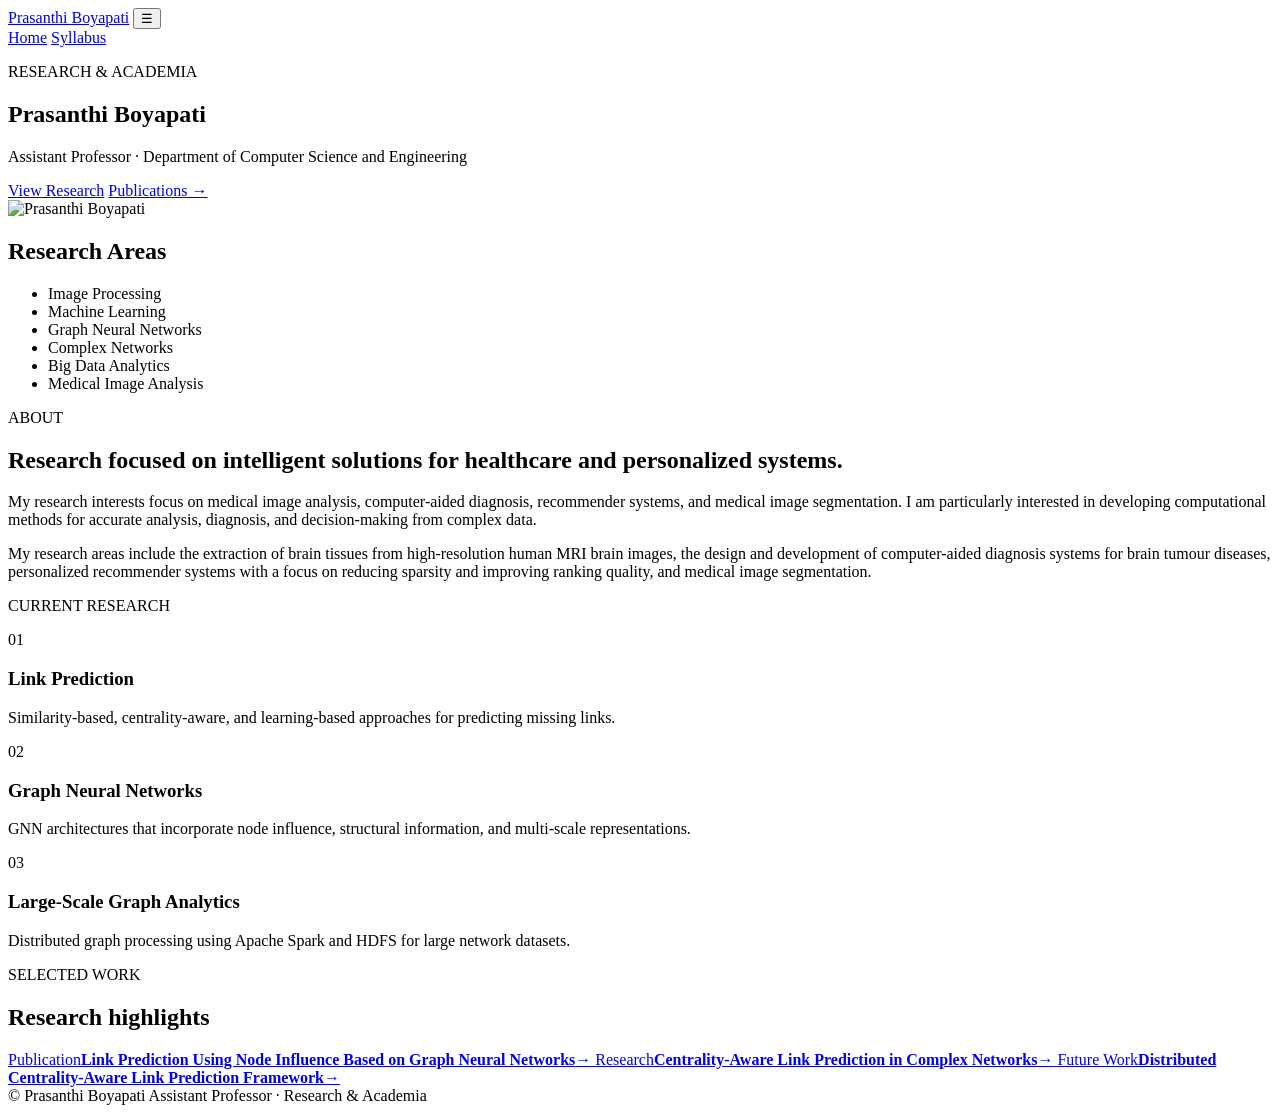
==== index.html @ a5d5a566 "Add files via upload" ====
<!DOCTYPE html>
<html lang="en">
<head>
  <meta charset="UTF-8">
  <meta name="viewport" content="width=device-width, initial-scale=1.0">
  <meta name="description" content="Academic research website">
  <title>Prasanthi Boyapati | Assistant Professor</title>
  <link rel="stylesheet" href="css/style.css">
</head>
<body>
<header class="site-header">
  <div class="container nav-wrap">
    <a class="brand" href="index.html">Prasanthi Boyapati</a>
    <button class="menu-toggle" aria-label="Open navigation">☰</button>
    <nav class="nav">
      <a class="active" href="index.html">Home</a>
      <!-- <a href="research.html">Research</a>
      <a href="publications.html">Publications</a> -->
      <a href="syllabus.html">Syllabus</a>
      <!-- <a href="contact.html">Contact</a> -->
    </nav>
  </div>
</header>

<main>
  <section class="hero container">
    <div class="hero-copy">
      <p class="eyebrow">RESEARCH & ACADEMIA</p>
      <h1>Prasanthi Boyapati</h1>
      <p class="lead">Assistant Professor · Department of Computer Science and Engineering</p>
      <!-- <p class="intro">
        Extraction of Brain Tissues in High Resolution human MRI Brain Images. Design and Development of Computer Aided Diagnosis system for Brain Tumour Diseases. Personalized recommender systems, specifically focused on reducing sparsity and improving the ranking quality of recommender systems. Medical Image Segmentation
      </p> -->
      <div class="hero-links">
        <a class="button" href="research.html">View Research</a>
        <a class="text-link" href="publications.html">Publications →</a>
      </div>
    </div>
    <aside class="profile-card">
       <div class="avatar">
    <img src="images/prasanthi_boyapati.jpeg" alt="Prasanthi Boyapati">
  </div>
      <h2>Research Areas</h2>
      <ul>
        <li>Image Processing</li>
        <li>Machine Learning</li>
        <li>Graph Neural Networks</li>
        <li>Complex Networks</li>
        <li>Big Data Analytics</li>
        <li>Medical Image Analysis</li>
      </ul>
    </aside>
  </section>

  <section class="section section-border">
  <div class="container two-col">
    <div>
      <p class="eyebrow">ABOUT</p>
      <h2>Research focused on intelligent solutions for healthcare and personalized systems.</h2>
    </div>
    <div>
      <p>
        My research interests focus on medical image analysis, computer-aided diagnosis,
        recommender systems, and medical image segmentation. I am particularly interested
        in developing computational methods for accurate analysis, diagnosis, and
        decision-making from complex data.
      </p>
      <p>
        My research areas include the extraction of brain tissues from high-resolution
        human MRI brain images, the design and development of computer-aided diagnosis
        systems for brain tumour diseases, personalized recommender systems with a focus
        on reducing sparsity and improving ranking quality, and medical image segmentation.
      </p>
    </div>
  </div>
</section>

  <section class="section">
    <div class="container">
      <p class="eyebrow">CURRENT RESEARCH</p>
      <div class="research-grid">
        <article class="research-item">
          <span>01</span>
          <h3>Link Prediction</h3>
          <p>Similarity-based, centrality-aware, and learning-based approaches for predicting missing links.</p>
        </article>
        <article class="research-item">
          <span>02</span>
          <h3>Graph Neural Networks</h3>
          <p>GNN architectures that incorporate node influence, structural information, and multi-scale representations.</p>
        </article>
        <article class="research-item">
          <span>03</span>
          <h3>Large-Scale Graph Analytics</h3>
          <p>Distributed graph processing using Apache Spark and HDFS for large network datasets.</p>
        </article>
      </div>
    </div>
  </section>

  <section class="section section-dark">
    <div class="container">
      <p class="eyebrow">SELECTED WORK</p>
      <h2>Research highlights</h2>
      <div class="work-list">
        <a href="publications.html" class="work-row">
          <span>Publication</span><strong>Link Prediction Using Node Influence Based on Graph Neural Networks</strong><span>→</span>
        </a>
        <a href="publications.html" class="work-row">
          <span>Research</span><strong>Centrality-Aware Link Prediction in Complex Networks</strong><span>→</span>
        </a>
        <a href="research.html" class="work-row">
          <span>Future Work</span><strong>Distributed Centrality-Aware Link Prediction Framework</strong><span>→</span>
        </a>
      </div>
    </div>
  </section>
</main>

<footer>
  <div class="container footer-wrap">
    <span>© <span id="year"></span> Prasanthi Boyapati</span>
    <span>Assistant Professor · Research & Academia</span>
  </div>
</footer>
<script src="js/script.js"></script>
</body>
</html>
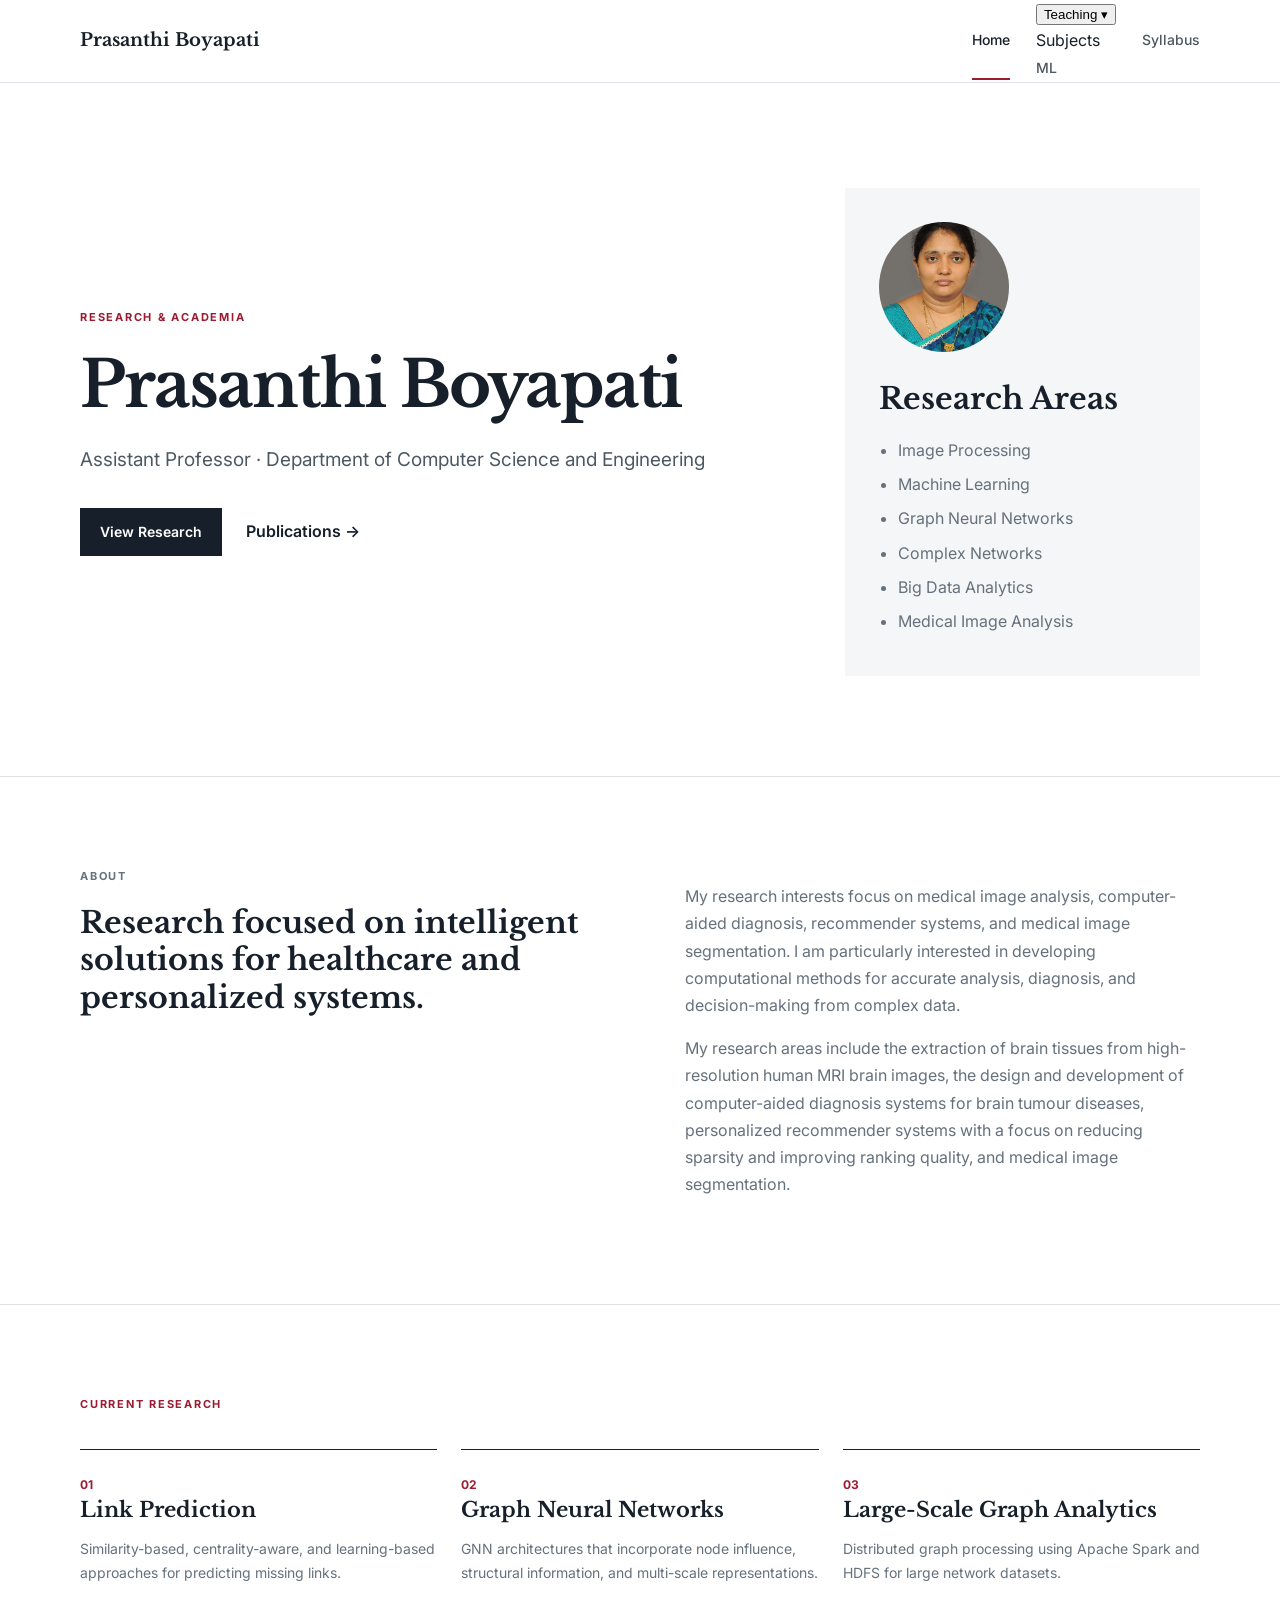
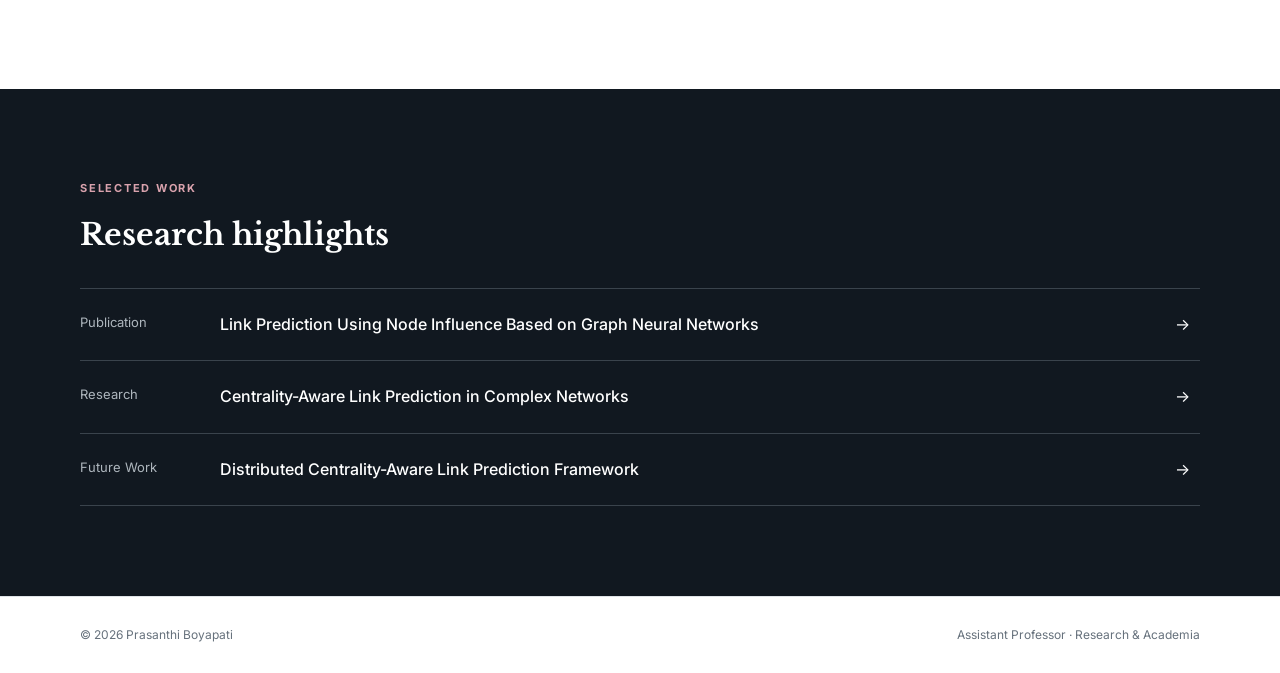
==== commit a47b327b: "Add files via upload" ====
--- a/index.html
+++ b/index.html
@@ -14,10 +14,20 @@
     <button class="menu-toggle" aria-label="Open navigation">☰</button>
     <nav class="nav">
       <a class="active" href="index.html">Home</a>
-      <!-- <a href="research.html">Research</a>
-      <a href="publications.html">Publications</a> -->
+
+      <div class="nav-dropdown">
+        <button class="nav-dropbtn" type="button">Teaching ▾</button>
+        <div class="nav-dropdown-content">
+          <div class="submenu">
+            <span class="submenu-title">Subjects</span>
+            <div class="submenu-content">
+              <a href="ml.html">ML</a>
+            </div>
+          </div>
+        </div>
+      </div>
+
       <a href="syllabus.html">Syllabus</a>
-      <!-- <a href="contact.html">Contact</a> -->
     </nav>
   </div>
 </header>
--- a/css/style.css
+++ b/css/style.css
@@ -0,0 +1,507 @@
+@import url('https://fonts.googleapis.com/css2?family=Inter:wght@400;500;600;700&family=Libre+Baskerville:wght@400;700&display=swap');
+
+:root {
+  --ink: #17202a;
+  --muted: #66717c;
+  --line: #dfe3e7;
+  --paper: #fff;
+  --soft: #f5f6f7;
+  --dark: #111820;
+  --accent: #9b1c31
+}
+
+* {
+  box-sizing: border-box
+}
+
+html {
+  scroll-behavior: smooth
+}
+
+body {
+  margin: 0;
+  background: var(--paper);
+  color: var(--ink);
+  font-family: Inter, Arial, sans-serif;
+  line-height: 1.7
+}
+
+.container {
+  width: min(1120px, calc(100% - 48px));
+  margin: auto
+}
+
+.narrow {
+  width: min(850px, calc(100% - 48px))
+}
+
+.site-header {
+  border-bottom: 1px solid var(--line);
+  background: rgba(255, 255, 255, .96);
+  position: sticky;
+  top: 0;
+  z-index: 10
+}
+
+.nav-wrap {
+  min-height: 72px;
+  display: flex;
+  align-items: center;
+  justify-content: space-between;
+  gap: 32px
+}
+
+.brand {
+  font-family: "Libre Baskerville", Georgia, serif;
+  font-weight: 700;
+  color: var(--ink);
+  text-decoration: none;
+  font-size: 18px
+}
+
+.nav {
+  display: flex;
+  gap: 26px;
+  align-items: center
+}
+
+.nav a {
+  color: #4e5861;
+  text-decoration: none;
+  font-size: 14px;
+  font-weight: 500;
+  padding: 26px 0;
+  border-bottom: 2px solid transparent
+}
+
+.nav a:hover,
+.nav a.active {
+  color: var(--ink);
+  border-color: var(--accent)
+}
+
+.menu-toggle {
+  display: none;
+  border: 0;
+  background: none;
+  font-size: 24px;
+  color: var(--ink)
+}
+
+.hero {
+  display: grid;
+  grid-template-columns: 1.45fr .75fr;
+  gap: 80px;
+  padding: 105px 0 100px;
+  align-items: center
+}
+
+.eyebrow {
+  font-size: 11px;
+  letter-spacing: .16em;
+  font-weight: 700;
+  color: var(--accent);
+  margin: 0 0 18px
+}
+
+h1,
+h2,
+h3 {
+  font-family: "Libre Baskerville", Georgia, serif;
+  line-height: 1.25;
+  margin-top: 0
+}
+
+h1 {
+  font-size: clamp(40px, 5vw, 64px);
+  letter-spacing: -.03em;
+  margin-bottom: 18px
+}
+
+h2 {
+  font-size: 30px;
+  margin-bottom: 20px
+}
+
+h3 {
+  font-size: 21px;
+  margin-bottom: 10px
+}
+
+.lead {
+  font-size: 19px;
+  color: #4d5862;
+  max-width: 720px
+}
+
+.intro {
+  font-size: 16px;
+  color: var(--muted);
+  max-width: 690px;
+  margin: 24px 0
+}
+
+.hero-links {
+  display: flex;
+  align-items: center;
+  gap: 24px;
+  margin-top: 32px
+}
+
+.button {
+  background: var(--ink);
+  color: white;
+  padding: 12px 20px;
+  text-decoration: none;
+  font-size: 14px;
+  font-weight: 600
+}
+
+.text-link {
+  color: var(--ink);
+  font-weight: 600;
+  text-decoration: none
+}
+
+.profile-card {
+  background: var(--soft);
+  padding: 34px
+}
+
+.avatar {
+  width: 130px;
+  height: 130px;
+  border-radius: 50%;
+  overflow: hidden;
+  margin-bottom: 28px;
+  background: var(--soft);
+}
+
+.avatar img {
+  width: 100%;
+  height: 100%;
+  object-fit: cover;
+  display: block;
+}
+
+.profile-card ul {
+  padding-left: 19px;
+  color: var(--muted);
+  margin-bottom: 0
+}
+
+.profile-card li {
+  margin: 7px 0
+}
+
+.section {
+  padding: 90px 0
+}
+
+.section-border {
+  border-top: 1px solid var(--line);
+  border-bottom: 1px solid var(--line)
+}
+
+.two-col {
+  display: grid;
+  grid-template-columns: 1fr 1fr;
+  gap: 90px
+}
+
+.two-col p {
+  color: var(--muted)
+}
+
+.research-grid {
+  display: grid;
+  grid-template-columns: repeat(3, 1fr);
+  gap: 24px;
+  margin-top: 35px
+}
+
+.research-item {
+  border-top: 1px solid var(--ink);
+  padding-top: 20px
+}
+
+.research-item span {
+  font-size: 12px;
+  color: var(--accent);
+  font-weight: 700
+}
+
+.research-item p {
+  color: var(--muted);
+  font-size: 14px
+}
+
+.section-dark {
+  background: var(--dark);
+  color: white
+}
+
+.section-dark .eyebrow {
+  color: #d9a2ad
+}
+
+.work-list {
+  margin-top: 35px;
+  border-top: 1px solid #3a434c
+}
+
+.work-row {
+  display: grid;
+  grid-template-columns: 120px 1fr 25px;
+  gap: 20px;
+  padding: 22px 0;
+  border-bottom: 1px solid #3a434c;
+  color: white;
+  text-decoration: none
+}
+
+.work-row span:first-child {
+  color: #aeb6bd;
+  font-size: 13px
+}
+
+.work-row strong {
+  font-weight: 500
+}
+
+footer {
+  border-top: 1px solid var(--line);
+  padding: 28px 0;
+  color: var(--muted);
+  font-size: 12px
+}
+
+.footer-wrap {
+  display: flex;
+  justify-content: space-between;
+  gap: 20px
+}
+
+.page {
+  padding: 90px 0
+}
+
+.detail-list {
+  margin-top: 55px
+}
+
+.detail-list section {
+  display: grid;
+  grid-template-columns: 60px 1fr;
+  gap: 25px;
+  padding: 28px 0;
+  border-top: 1px solid var(--line)
+}
+
+.detail-list section>span {
+  color: var(--accent);
+  font-weight: 700;
+  font-size: 13px
+}
+
+.detail-list p {
+  color: var(--muted)
+}
+
+.callout {
+  margin-top: 55px;
+  padding: 30px;
+  background: var(--soft);
+  border-left: 3px solid var(--accent)
+}
+
+.callout p {
+  margin: 0;
+  color: var(--muted)
+}
+
+.publication {
+  display: grid;
+  grid-template-columns: 90px 1fr;
+  gap: 28px;
+  padding: 30px 0;
+  border-top: 1px solid var(--line)
+}
+
+.pub-year {
+  color: var(--accent);
+  font-weight: 700
+}
+
+.publication h2 {
+  font-size: 20px;
+  margin-bottom: 8px
+}
+
+.publication p {
+  color: var(--muted);
+  margin: 0
+}
+
+.links-box {
+  margin-top: 45px;
+  padding: 25px;
+  background: var(--soft);
+  display: flex;
+  flex-wrap: wrap;
+  gap: 20px
+}
+
+.links-box h2 {
+  width: 100%;
+  font-size: 22px
+}
+
+.links-box a {
+  color: var(--ink);
+  font-weight: 600
+}
+
+.course-meta {
+  display: grid;
+  grid-template-columns: repeat(3, 1fr);
+  gap: 1px;
+  background: var(--line);
+  margin: 45px 0
+}
+
+.course-meta div {
+  background: var(--soft);
+  padding: 20px
+}
+
+.course-meta span {
+  display: block;
+  color: var(--muted);
+  font-size: 12px;
+  text-transform: uppercase;
+  letter-spacing: .08em;
+  margin-bottom: 6px
+}
+
+.course-meta strong {
+  font-size: 14px
+}
+
+.syllabus-grid {
+  display: grid;
+  grid-template-columns: 1fr 1fr;
+  border-top: 1px solid var(--line);
+  margin: 35px 0 55px
+}
+
+.syllabus-grid a {
+  display: flex;
+  justify-content: space-between;
+  padding: 20px;
+  border-bottom: 1px solid var(--line);
+  color: var(--ink);
+  text-decoration: none
+}
+
+.syllabus-grid a:nth-child(odd) {
+  border-right: 1px solid var(--line)
+}
+
+.topic-list {
+  color: var(--muted);
+  padding-left: 22px
+}
+
+.topic-list li {
+  padding: 5px 0
+}
+
+.contact-card {
+  background: var(--soft);
+  padding: 35px;
+  margin-top: 40px
+}
+
+.contact-card p {
+  margin: 0 0 24px
+}
+
+.contact-card p:last-child {
+  margin-bottom: 0
+}
+
+.contact-card a {
+  color: var(--accent)
+}
+
+@media(max-width:800px) {
+  .nav {
+    display: none;
+    position: absolute;
+    top: 72px;
+    left: 0;
+    right: 0;
+    background: white;
+    border-bottom: 1px solid var(--line);
+    padding: 10px 24px 20px;
+    flex-direction: column;
+    align-items: flex-start;
+    gap: 0
+  }
+
+  .nav.open {
+    display: flex
+  }
+
+  .nav a {
+    padding: 12px 0;
+    width: 100%
+  }
+
+  .menu-toggle {
+    display: block
+  }
+
+  .hero,
+  .two-col {
+    grid-template-columns: 1fr;
+    gap: 45px
+  }
+
+  .hero {
+    padding: 70px 0
+  }
+
+  .research-grid {
+    grid-template-columns: 1fr
+  }
+
+  .course-meta {
+    grid-template-columns: 1fr
+  }
+
+  .syllabus-grid {
+    grid-template-columns: 1fr
+  }
+
+  .syllabus-grid a:nth-child(odd) {
+    border-right: 0
+  }
+
+  .work-row {
+    grid-template-columns: 75px 1fr 20px
+  }
+
+  .footer-wrap {
+    flex-direction: column
+  }
+}
+
+.pdf-frame {
+  width: 100%;
+  height: 760px;
+  border: 1px solid var(--line);
+  margin-top: 30px;
+  background: var(--soft)
+}
